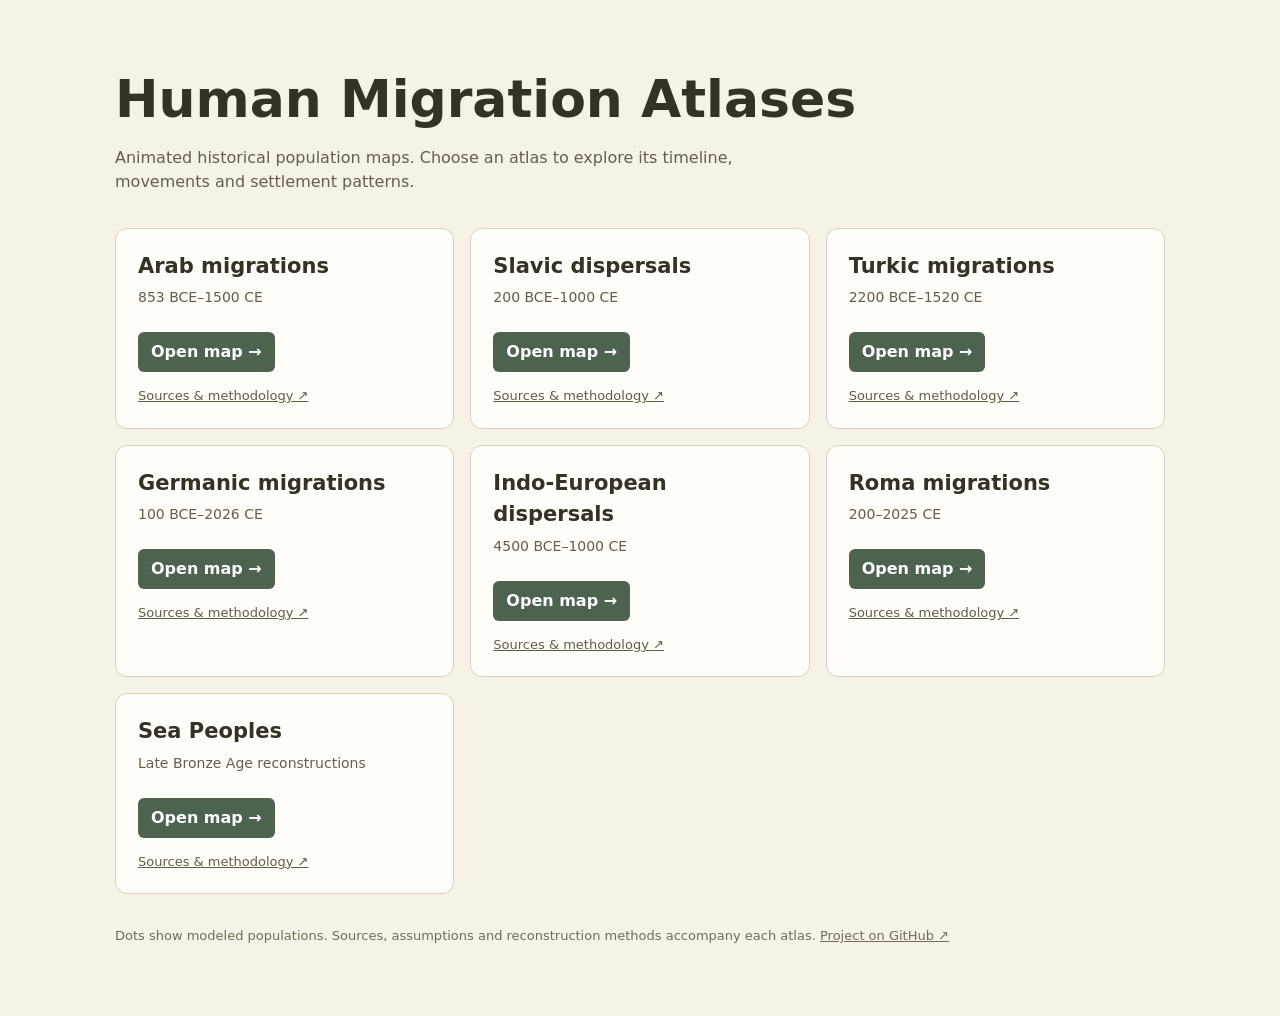
==== site/atlas/index.html @ 10c1acc3 "Publish seven migration atlases and source methodology" ====
<!doctype html><html lang="en"><head><meta charset="utf-8"><meta name="viewport" content="width=device-width,initial-scale=1"><title>Human Migration Atlases</title><meta name="description" content="Explore seven animated historical population maps, with source references and reconstruction methods."><style>body{margin:0;background:#f6f2e8;color:#343127;font:16px/1.5 system-ui,sans-serif}main{max-width:1050px;margin:0 auto;padding:clamp(24px,7vw,70px) 24px}h1{font-size:clamp(32px,5vw,52px);line-height:1.15;margin:0 0 15px}p{max-width:650px;color:#655d4e}section{display:grid;grid-template-columns:repeat(auto-fit,minmax(260px,1fr));gap:16px;margin-top:34px}article{background:#fffdf7;border:1px solid #d9d0be;border-radius:12px;padding:22px}h2{font-size:21px;margin:0 0 5px}article p{font-size:14px;margin:0 0 24px}article a:first-of-type{display:inline-block;background:#4e6250;color:white;padding:8px 13px;border-radius:6px;text-decoration:none;font-weight:600}article a:last-of-type{display:block;font-size:13px;color:#5f5b4d;margin-top:14px}footer{font-size:13px;color:#736b5a;margin-top:32px}footer a{color:inherit}</style></head><body><main><h1>Human Migration Atlases</h1><p>Animated historical population maps. Choose an atlas to explore its timeline, movements and settlement patterns.</p><section><article><h2>Arab migrations</h2><p>853 BCE–1500 CE</p><a href="arab/">Open map →</a><a href="https://github.com/Khayoon/human-migration-atlases/blob/main/docs/atlases/arab/SOURCES_AND_METHODOLOGY.md">Sources &amp; methodology ↗</a></article><article><h2>Slavic dispersals</h2><p>200 BCE–1000 CE</p><a href="slavs/">Open map →</a><a href="https://github.com/Khayoon/human-migration-atlases/blob/main/docs/atlases/slavs/SOURCES_AND_METHODOLOGY.md">Sources &amp; methodology ↗</a></article><article><h2>Turkic migrations</h2><p>2200 BCE–1520 CE</p><a href="turks/">Open map →</a><a href="https://github.com/Khayoon/human-migration-atlases/blob/main/docs/atlases/turks/SOURCES_AND_METHODOLOGY.md">Sources &amp; methodology ↗</a></article><article><h2>Germanic migrations</h2><p>100 BCE–2026 CE</p><a href="germanics/">Open map →</a><a href="https://github.com/Khayoon/human-migration-atlases/blob/main/docs/atlases/germanics/SOURCES_AND_METHODOLOGY.md">Sources &amp; methodology ↗</a></article><article><h2>Indo-European dispersals</h2><p>4500 BCE–1000 CE</p><a href="indoeuropeans/">Open map →</a><a href="https://github.com/Khayoon/human-migration-atlases/blob/main/docs/atlases/indoeuropeans/SOURCES_AND_METHODOLOGY.md">Sources &amp; methodology ↗</a></article><article><h2>Roma migrations</h2><p>200–2025 CE</p><a href="roma/">Open map →</a><a href="https://github.com/Khayoon/human-migration-atlases/blob/main/docs/atlases/roma/SOURCES_AND_METHODOLOGY.md">Sources &amp; methodology ↗</a></article><article><h2>Sea Peoples</h2><p>Late Bronze Age reconstructions</p><a href="seapeoples/">Open map →</a><a href="https://github.com/Khayoon/human-migration-atlases/blob/main/docs/atlases/seapeoples/SOURCES_AND_METHODOLOGY.md">Sources &amp; methodology ↗</a></article></section><footer>Dots show modeled populations. Sources, assumptions and reconstruction methods accompany each atlas. <a href="https://github.com/Khayoon/human-migration-atlases">Project on GitHub ↗</a></footer></main></body></html>
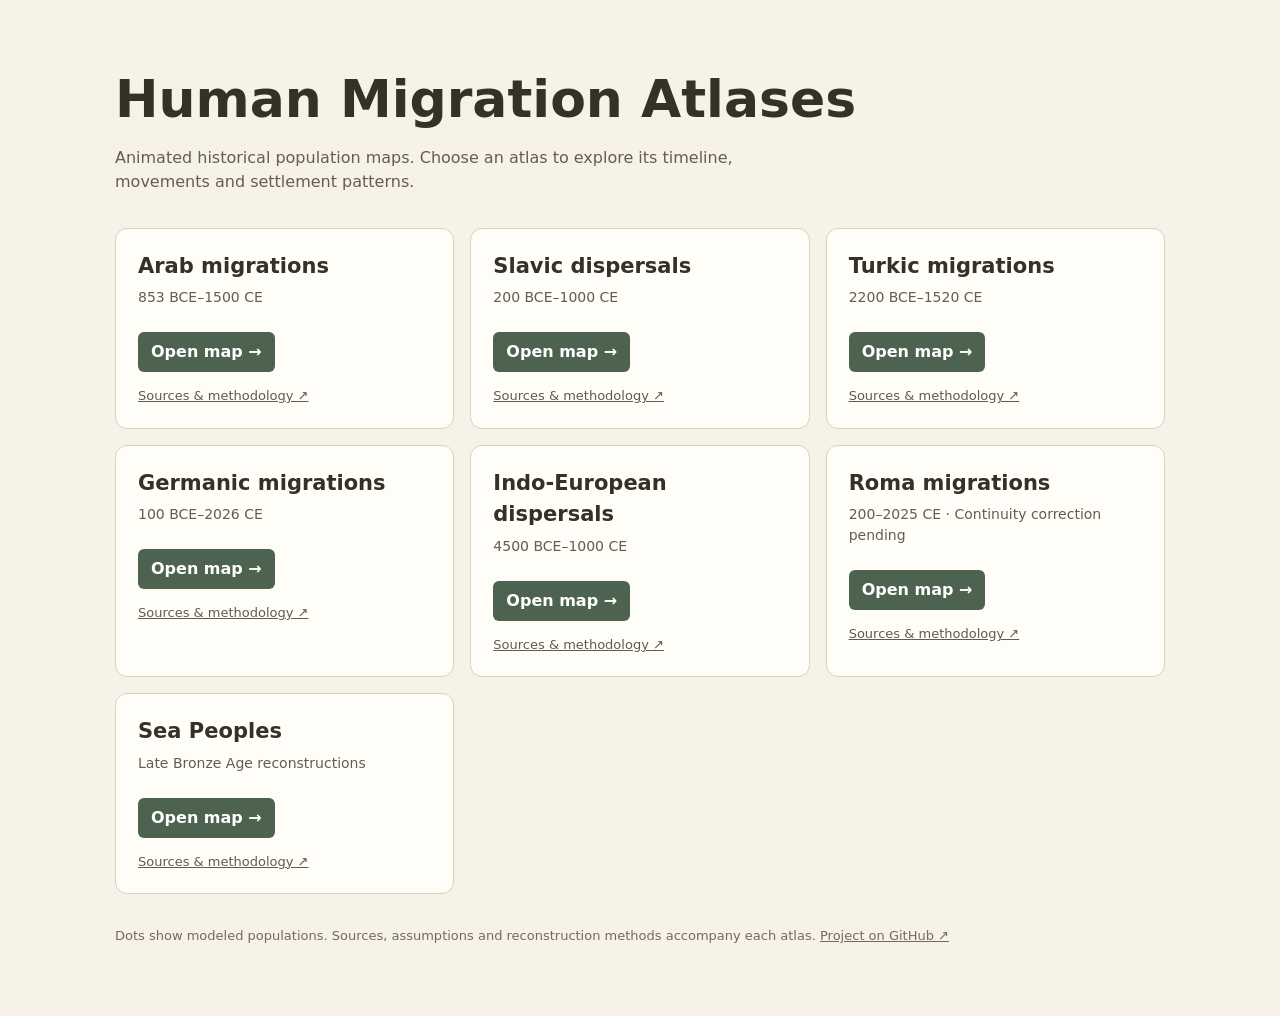
==== commit d600dde9: "Mark Roma continuity correction pending" ====
--- a/site/atlas/index.html
+++ b/site/atlas/index.html
@@ -1 +1 @@
-<!doctype html><html lang="en"><head><meta charset="utf-8"><meta name="viewport" content="width=device-width,initial-scale=1"><title>Human Migration Atlases</title><meta name="description" content="Explore seven animated historical population maps, with source references and reconstruction methods."><style>body{margin:0;background:#f6f2e8;color:#343127;font:16px/1.5 system-ui,sans-serif}main{max-width:1050px;margin:0 auto;padding:clamp(24px,7vw,70px) 24px}h1{font-size:clamp(32px,5vw,52px);line-height:1.15;margin:0 0 15px}p{max-width:650px;color:#655d4e}section{display:grid;grid-template-columns:repeat(auto-fit,minmax(260px,1fr));gap:16px;margin-top:34px}article{background:#fffdf7;border:1px solid #d9d0be;border-radius:12px;padding:22px}h2{font-size:21px;margin:0 0 5px}article p{font-size:14px;margin:0 0 24px}article a:first-of-type{display:inline-block;background:#4e6250;color:white;padding:8px 13px;border-radius:6px;text-decoration:none;font-weight:600}article a:last-of-type{display:block;font-size:13px;color:#5f5b4d;margin-top:14px}footer{font-size:13px;color:#736b5a;margin-top:32px}footer a{color:inherit}</style></head><body><main><h1>Human Migration Atlases</h1><p>Animated historical population maps. Choose an atlas to explore its timeline, movements and settlement patterns.</p><section><article><h2>Arab migrations</h2><p>853 BCE–1500 CE</p><a href="arab/">Open map →</a><a href="https://github.com/Khayoon/human-migration-atlases/blob/main/docs/atlases/arab/SOURCES_AND_METHODOLOGY.md">Sources &amp; methodology ↗</a></article><article><h2>Slavic dispersals</h2><p>200 BCE–1000 CE</p><a href="slavs/">Open map →</a><a href="https://github.com/Khayoon/human-migration-atlases/blob/main/docs/atlases/slavs/SOURCES_AND_METHODOLOGY.md">Sources &amp; methodology ↗</a></article><article><h2>Turkic migrations</h2><p>2200 BCE–1520 CE</p><a href="turks/">Open map →</a><a href="https://github.com/Khayoon/human-migration-atlases/blob/main/docs/atlases/turks/SOURCES_AND_METHODOLOGY.md">Sources &amp; methodology ↗</a></article><article><h2>Germanic migrations</h2><p>100 BCE–2026 CE</p><a href="germanics/">Open map →</a><a href="https://github.com/Khayoon/human-migration-atlases/blob/main/docs/atlases/germanics/SOURCES_AND_METHODOLOGY.md">Sources &amp; methodology ↗</a></article><article><h2>Indo-European dispersals</h2><p>4500 BCE–1000 CE</p><a href="indoeuropeans/">Open map →</a><a href="https://github.com/Khayoon/human-migration-atlases/blob/main/docs/atlases/indoeuropeans/SOURCES_AND_METHODOLOGY.md">Sources &amp; methodology ↗</a></article><article><h2>Roma migrations</h2><p>200–2025 CE</p><a href="roma/">Open map →</a><a href="https://github.com/Khayoon/human-migration-atlases/blob/main/docs/atlases/roma/SOURCES_AND_METHODOLOGY.md">Sources &amp; methodology ↗</a></article><article><h2>Sea Peoples</h2><p>Late Bronze Age reconstructions</p><a href="seapeoples/">Open map →</a><a href="https://github.com/Khayoon/human-migration-atlases/blob/main/docs/atlases/seapeoples/SOURCES_AND_METHODOLOGY.md">Sources &amp; methodology ↗</a></article></section><footer>Dots show modeled populations. Sources, assumptions and reconstruction methods accompany each atlas. <a href="https://github.com/Khayoon/human-migration-atlases">Project on GitHub ↗</a></footer></main></body></html>+<!doctype html><html lang="en"><head><meta charset="utf-8"><meta name="viewport" content="width=device-width,initial-scale=1"><title>Human Migration Atlases</title><meta name="description" content="Explore seven animated historical population maps, with source references and reconstruction methods."><style>body{margin:0;background:#f6f2e8;color:#343127;font:16px/1.5 system-ui,sans-serif}main{max-width:1050px;margin:0 auto;padding:clamp(24px,7vw,70px) 24px}h1{font-size:clamp(32px,5vw,52px);line-height:1.15;margin:0 0 15px}p{max-width:650px;color:#655d4e}section{display:grid;grid-template-columns:repeat(auto-fit,minmax(260px,1fr));gap:16px;margin-top:34px}article{background:#fffdf7;border:1px solid #d9d0be;border-radius:12px;padding:22px}h2{font-size:21px;margin:0 0 5px}article p{font-size:14px;margin:0 0 24px}article a:first-of-type{display:inline-block;background:#4e6250;color:white;padding:8px 13px;border-radius:6px;text-decoration:none;font-weight:600}article a:last-of-type{display:block;font-size:13px;color:#5f5b4d;margin-top:14px}footer{font-size:13px;color:#736b5a;margin-top:32px}footer a{color:inherit}</style></head><body><main><h1>Human Migration Atlases</h1><p>Animated historical population maps. Choose an atlas to explore its timeline, movements and settlement patterns.</p><section><article><h2>Arab migrations</h2><p>853 BCE–1500 CE</p><a href="arab/">Open map →</a><a href="https://github.com/Khayoon/human-migration-atlases/blob/main/docs/atlases/arab/SOURCES_AND_METHODOLOGY.md">Sources &amp; methodology ↗</a></article><article><h2>Slavic dispersals</h2><p>200 BCE–1000 CE</p><a href="slavs/">Open map →</a><a href="https://github.com/Khayoon/human-migration-atlases/blob/main/docs/atlases/slavs/SOURCES_AND_METHODOLOGY.md">Sources &amp; methodology ↗</a></article><article><h2>Turkic migrations</h2><p>2200 BCE–1520 CE</p><a href="turks/">Open map →</a><a href="https://github.com/Khayoon/human-migration-atlases/blob/main/docs/atlases/turks/SOURCES_AND_METHODOLOGY.md">Sources &amp; methodology ↗</a></article><article><h2>Germanic migrations</h2><p>100 BCE–2026 CE</p><a href="germanics/">Open map →</a><a href="https://github.com/Khayoon/human-migration-atlases/blob/main/docs/atlases/germanics/SOURCES_AND_METHODOLOGY.md">Sources &amp; methodology ↗</a></article><article><h2>Indo-European dispersals</h2><p>4500 BCE–1000 CE</p><a href="indoeuropeans/">Open map →</a><a href="https://github.com/Khayoon/human-migration-atlases/blob/main/docs/atlases/indoeuropeans/SOURCES_AND_METHODOLOGY.md">Sources &amp; methodology ↗</a></article><article><h2>Roma migrations</h2><p>200–2025 CE · Continuity correction pending</p><a href="roma/">Open map →</a><a href="https://github.com/Khayoon/human-migration-atlases/blob/main/docs/atlases/roma/SOURCES_AND_METHODOLOGY.md">Sources &amp; methodology ↗</a></article><article><h2>Sea Peoples</h2><p>Late Bronze Age reconstructions</p><a href="seapeoples/">Open map →</a><a href="https://github.com/Khayoon/human-migration-atlases/blob/main/docs/atlases/seapeoples/SOURCES_AND_METHODOLOGY.md">Sources &amp; methodology ↗</a></article></section><footer>Dots show modeled populations. Sources, assumptions and reconstruction methods accompany each atlas. <a href="https://github.com/Khayoon/human-migration-atlases">Project on GitHub ↗</a></footer></main></body></html>
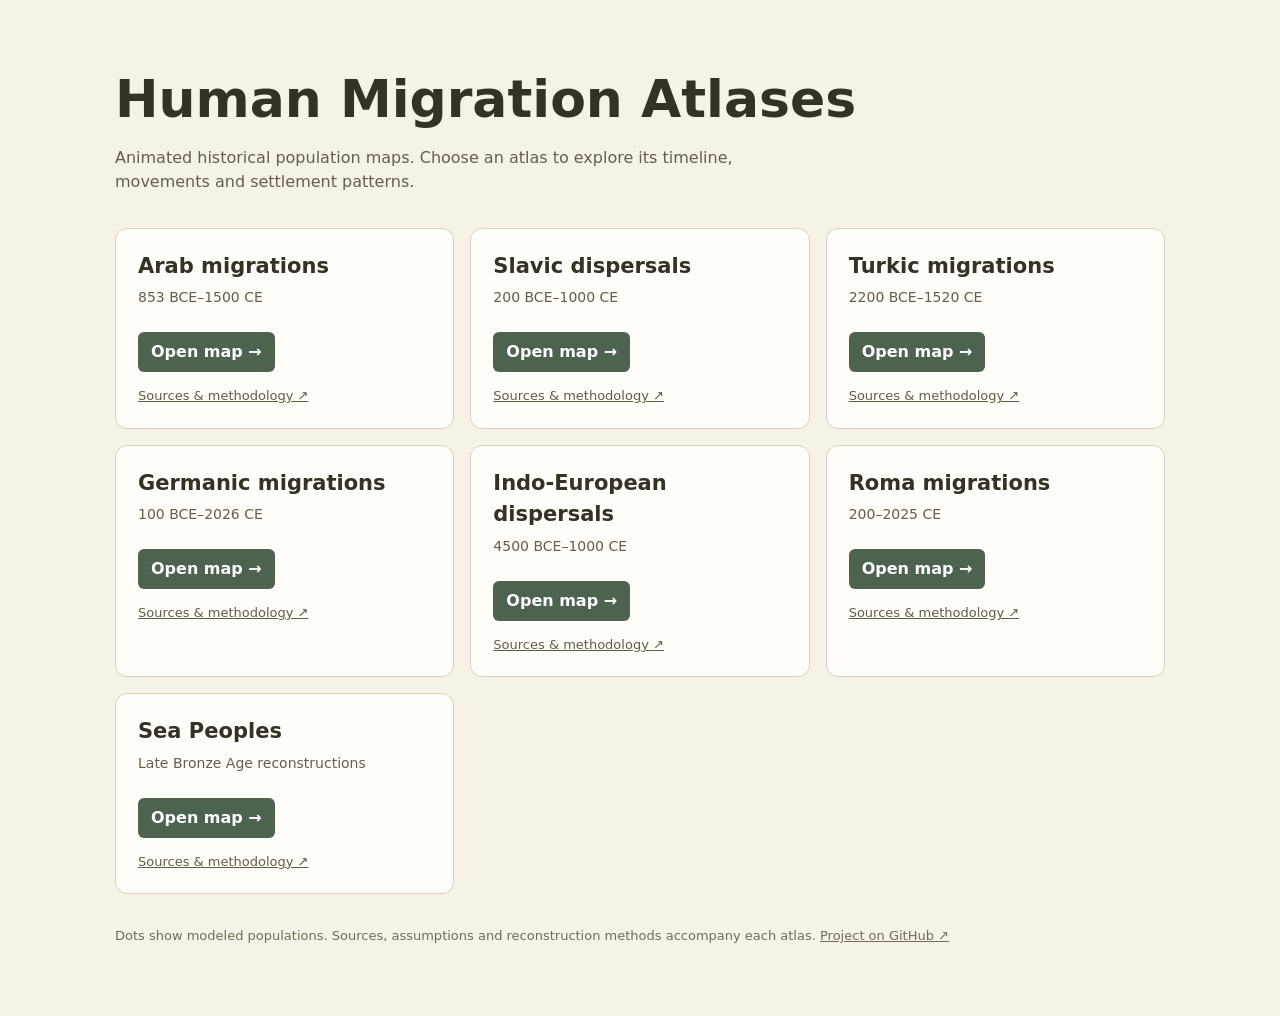
==== commit 0abb1795: "Publish continuous Roma migration journeys" ====
--- a/site/atlas/index.html
+++ b/site/atlas/index.html
@@ -1 +1 @@
-<!doctype html><html lang="en"><head><meta charset="utf-8"><meta name="viewport" content="width=device-width,initial-scale=1"><title>Human Migration Atlases</title><meta name="description" content="Explore seven animated historical population maps, with source references and reconstruction methods."><style>body{margin:0;background:#f6f2e8;color:#343127;font:16px/1.5 system-ui,sans-serif}main{max-width:1050px;margin:0 auto;padding:clamp(24px,7vw,70px) 24px}h1{font-size:clamp(32px,5vw,52px);line-height:1.15;margin:0 0 15px}p{max-width:650px;color:#655d4e}section{display:grid;grid-template-columns:repeat(auto-fit,minmax(260px,1fr));gap:16px;margin-top:34px}article{background:#fffdf7;border:1px solid #d9d0be;border-radius:12px;padding:22px}h2{font-size:21px;margin:0 0 5px}article p{font-size:14px;margin:0 0 24px}article a:first-of-type{display:inline-block;background:#4e6250;color:white;padding:8px 13px;border-radius:6px;text-decoration:none;font-weight:600}article a:last-of-type{display:block;font-size:13px;color:#5f5b4d;margin-top:14px}footer{font-size:13px;color:#736b5a;margin-top:32px}footer a{color:inherit}</style></head><body><main><h1>Human Migration Atlases</h1><p>Animated historical population maps. Choose an atlas to explore its timeline, movements and settlement patterns.</p><section><article><h2>Arab migrations</h2><p>853 BCE–1500 CE</p><a href="arab/">Open map →</a><a href="https://github.com/Khayoon/human-migration-atlases/blob/main/docs/atlases/arab/SOURCES_AND_METHODOLOGY.md">Sources &amp; methodology ↗</a></article><article><h2>Slavic dispersals</h2><p>200 BCE–1000 CE</p><a href="slavs/">Open map →</a><a href="https://github.com/Khayoon/human-migration-atlases/blob/main/docs/atlases/slavs/SOURCES_AND_METHODOLOGY.md">Sources &amp; methodology ↗</a></article><article><h2>Turkic migrations</h2><p>2200 BCE–1520 CE</p><a href="turks/">Open map →</a><a href="https://github.com/Khayoon/human-migration-atlases/blob/main/docs/atlases/turks/SOURCES_AND_METHODOLOGY.md">Sources &amp; methodology ↗</a></article><article><h2>Germanic migrations</h2><p>100 BCE–2026 CE</p><a href="germanics/">Open map →</a><a href="https://github.com/Khayoon/human-migration-atlases/blob/main/docs/atlases/germanics/SOURCES_AND_METHODOLOGY.md">Sources &amp; methodology ↗</a></article><article><h2>Indo-European dispersals</h2><p>4500 BCE–1000 CE</p><a href="indoeuropeans/">Open map →</a><a href="https://github.com/Khayoon/human-migration-atlases/blob/main/docs/atlases/indoeuropeans/SOURCES_AND_METHODOLOGY.md">Sources &amp; methodology ↗</a></article><article><h2>Roma migrations</h2><p>200–2025 CE · Continuity correction pending</p><a href="roma/">Open map →</a><a href="https://github.com/Khayoon/human-migration-atlases/blob/main/docs/atlases/roma/SOURCES_AND_METHODOLOGY.md">Sources &amp; methodology ↗</a></article><article><h2>Sea Peoples</h2><p>Late Bronze Age reconstructions</p><a href="seapeoples/">Open map →</a><a href="https://github.com/Khayoon/human-migration-atlases/blob/main/docs/atlases/seapeoples/SOURCES_AND_METHODOLOGY.md">Sources &amp; methodology ↗</a></article></section><footer>Dots show modeled populations. Sources, assumptions and reconstruction methods accompany each atlas. <a href="https://github.com/Khayoon/human-migration-atlases">Project on GitHub ↗</a></footer></main></body></html>+<!doctype html><html lang="en"><head><meta charset="utf-8"><meta name="viewport" content="width=device-width,initial-scale=1"><title>Human Migration Atlases</title><meta name="description" content="Explore seven animated historical population maps, with source references and reconstruction methods."><style>body{margin:0;background:#f6f2e8;color:#343127;font:16px/1.5 system-ui,sans-serif}main{max-width:1050px;margin:0 auto;padding:clamp(24px,7vw,70px) 24px}h1{font-size:clamp(32px,5vw,52px);line-height:1.15;margin:0 0 15px}p{max-width:650px;color:#655d4e}section{display:grid;grid-template-columns:repeat(auto-fit,minmax(260px,1fr));gap:16px;margin-top:34px}article{background:#fffdf7;border:1px solid #d9d0be;border-radius:12px;padding:22px}h2{font-size:21px;margin:0 0 5px}article p{font-size:14px;margin:0 0 24px}article a:first-of-type{display:inline-block;background:#4e6250;color:white;padding:8px 13px;border-radius:6px;text-decoration:none;font-weight:600}article a:last-of-type{display:block;font-size:13px;color:#5f5b4d;margin-top:14px}footer{font-size:13px;color:#736b5a;margin-top:32px}footer a{color:inherit}</style></head><body><main><h1>Human Migration Atlases</h1><p>Animated historical population maps. Choose an atlas to explore its timeline, movements and settlement patterns.</p><section><article><h2>Arab migrations</h2><p>853 BCE–1500 CE</p><a href="arab/">Open map →</a><a href="https://github.com/Khayoon/human-migration-atlases/blob/main/docs/atlases/arab/SOURCES_AND_METHODOLOGY.md">Sources &amp; methodology ↗</a></article><article><h2>Slavic dispersals</h2><p>200 BCE–1000 CE</p><a href="slavs/">Open map →</a><a href="https://github.com/Khayoon/human-migration-atlases/blob/main/docs/atlases/slavs/SOURCES_AND_METHODOLOGY.md">Sources &amp; methodology ↗</a></article><article><h2>Turkic migrations</h2><p>2200 BCE–1520 CE</p><a href="turks/">Open map →</a><a href="https://github.com/Khayoon/human-migration-atlases/blob/main/docs/atlases/turks/SOURCES_AND_METHODOLOGY.md">Sources &amp; methodology ↗</a></article><article><h2>Germanic migrations</h2><p>100 BCE–2026 CE</p><a href="germanics/">Open map →</a><a href="https://github.com/Khayoon/human-migration-atlases/blob/main/docs/atlases/germanics/SOURCES_AND_METHODOLOGY.md">Sources &amp; methodology ↗</a></article><article><h2>Indo-European dispersals</h2><p>4500 BCE–1000 CE</p><a href="indoeuropeans/">Open map →</a><a href="https://github.com/Khayoon/human-migration-atlases/blob/main/docs/atlases/indoeuropeans/SOURCES_AND_METHODOLOGY.md">Sources &amp; methodology ↗</a></article><article><h2>Roma migrations</h2><p>200–2025 CE</p><a href="roma/">Open map →</a><a href="https://github.com/Khayoon/human-migration-atlases/blob/main/docs/atlases/roma/SOURCES_AND_METHODOLOGY.md">Sources &amp; methodology ↗</a></article><article><h2>Sea Peoples</h2><p>Late Bronze Age reconstructions</p><a href="seapeoples/">Open map →</a><a href="https://github.com/Khayoon/human-migration-atlases/blob/main/docs/atlases/seapeoples/SOURCES_AND_METHODOLOGY.md">Sources &amp; methodology ↗</a></article></section><footer>Dots show modeled populations. Sources, assumptions and reconstruction methods accompany each atlas. <a href="https://github.com/Khayoon/human-migration-atlases">Project on GitHub ↗</a></footer></main></body></html>
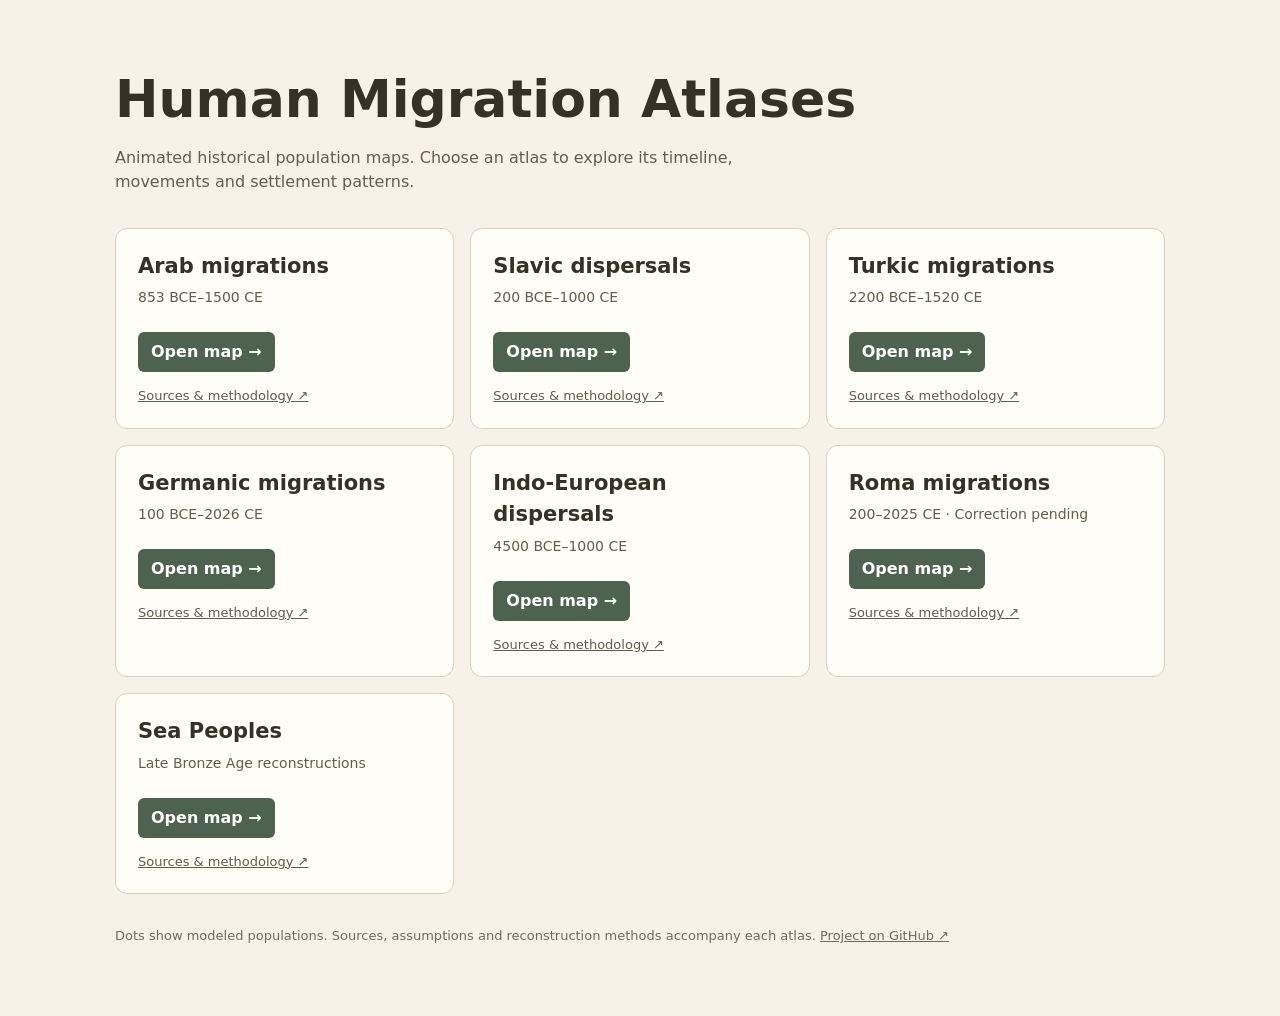
==== commit 48597464: "Flag Roma spatial and resident corrections" ====
--- a/site/atlas/index.html
+++ b/site/atlas/index.html
@@ -1 +1 @@
-<!doctype html><html lang="en"><head><meta charset="utf-8"><meta name="viewport" content="width=device-width,initial-scale=1"><title>Human Migration Atlases</title><meta name="description" content="Explore seven animated historical population maps, with source references and reconstruction methods."><style>body{margin:0;background:#f6f2e8;color:#343127;font:16px/1.5 system-ui,sans-serif}main{max-width:1050px;margin:0 auto;padding:clamp(24px,7vw,70px) 24px}h1{font-size:clamp(32px,5vw,52px);line-height:1.15;margin:0 0 15px}p{max-width:650px;color:#655d4e}section{display:grid;grid-template-columns:repeat(auto-fit,minmax(260px,1fr));gap:16px;margin-top:34px}article{background:#fffdf7;border:1px solid #d9d0be;border-radius:12px;padding:22px}h2{font-size:21px;margin:0 0 5px}article p{font-size:14px;margin:0 0 24px}article a:first-of-type{display:inline-block;background:#4e6250;color:white;padding:8px 13px;border-radius:6px;text-decoration:none;font-weight:600}article a:last-of-type{display:block;font-size:13px;color:#5f5b4d;margin-top:14px}footer{font-size:13px;color:#736b5a;margin-top:32px}footer a{color:inherit}</style></head><body><main><h1>Human Migration Atlases</h1><p>Animated historical population maps. Choose an atlas to explore its timeline, movements and settlement patterns.</p><section><article><h2>Arab migrations</h2><p>853 BCE–1500 CE</p><a href="arab/">Open map →</a><a href="https://github.com/Khayoon/human-migration-atlases/blob/main/docs/atlases/arab/SOURCES_AND_METHODOLOGY.md">Sources &amp; methodology ↗</a></article><article><h2>Slavic dispersals</h2><p>200 BCE–1000 CE</p><a href="slavs/">Open map →</a><a href="https://github.com/Khayoon/human-migration-atlases/blob/main/docs/atlases/slavs/SOURCES_AND_METHODOLOGY.md">Sources &amp; methodology ↗</a></article><article><h2>Turkic migrations</h2><p>2200 BCE–1520 CE</p><a href="turks/">Open map →</a><a href="https://github.com/Khayoon/human-migration-atlases/blob/main/docs/atlases/turks/SOURCES_AND_METHODOLOGY.md">Sources &amp; methodology ↗</a></article><article><h2>Germanic migrations</h2><p>100 BCE–2026 CE</p><a href="germanics/">Open map →</a><a href="https://github.com/Khayoon/human-migration-atlases/blob/main/docs/atlases/germanics/SOURCES_AND_METHODOLOGY.md">Sources &amp; methodology ↗</a></article><article><h2>Indo-European dispersals</h2><p>4500 BCE–1000 CE</p><a href="indoeuropeans/">Open map →</a><a href="https://github.com/Khayoon/human-migration-atlases/blob/main/docs/atlases/indoeuropeans/SOURCES_AND_METHODOLOGY.md">Sources &amp; methodology ↗</a></article><article><h2>Roma migrations</h2><p>200–2025 CE</p><a href="roma/">Open map →</a><a href="https://github.com/Khayoon/human-migration-atlases/blob/main/docs/atlases/roma/SOURCES_AND_METHODOLOGY.md">Sources &amp; methodology ↗</a></article><article><h2>Sea Peoples</h2><p>Late Bronze Age reconstructions</p><a href="seapeoples/">Open map →</a><a href="https://github.com/Khayoon/human-migration-atlases/blob/main/docs/atlases/seapeoples/SOURCES_AND_METHODOLOGY.md">Sources &amp; methodology ↗</a></article></section><footer>Dots show modeled populations. Sources, assumptions and reconstruction methods accompany each atlas. <a href="https://github.com/Khayoon/human-migration-atlases">Project on GitHub ↗</a></footer></main></body></html>+<!doctype html><html lang="en"><head><meta charset="utf-8"><meta name="viewport" content="width=device-width,initial-scale=1"><title>Human Migration Atlases</title><meta name="description" content="Explore seven animated historical population maps, with source references and reconstruction methods."><style>body{margin:0;background:#f6f2e8;color:#343127;font:16px/1.5 system-ui,sans-serif}main{max-width:1050px;margin:0 auto;padding:clamp(24px,7vw,70px) 24px}h1{font-size:clamp(32px,5vw,52px);line-height:1.15;margin:0 0 15px}p{max-width:650px;color:#655d4e}section{display:grid;grid-template-columns:repeat(auto-fit,minmax(260px,1fr));gap:16px;margin-top:34px}article{background:#fffdf7;border:1px solid #d9d0be;border-radius:12px;padding:22px}h2{font-size:21px;margin:0 0 5px}article p{font-size:14px;margin:0 0 24px}article a:first-of-type{display:inline-block;background:#4e6250;color:white;padding:8px 13px;border-radius:6px;text-decoration:none;font-weight:600}article a:last-of-type{display:block;font-size:13px;color:#5f5b4d;margin-top:14px}footer{font-size:13px;color:#736b5a;margin-top:32px}footer a{color:inherit}</style></head><body><main><h1>Human Migration Atlases</h1><p>Animated historical population maps. Choose an atlas to explore its timeline, movements and settlement patterns.</p><section><article><h2>Arab migrations</h2><p>853 BCE–1500 CE</p><a href="arab/">Open map →</a><a href="https://github.com/Khayoon/human-migration-atlases/blob/main/docs/atlases/arab/SOURCES_AND_METHODOLOGY.md">Sources &amp; methodology ↗</a></article><article><h2>Slavic dispersals</h2><p>200 BCE–1000 CE</p><a href="slavs/">Open map →</a><a href="https://github.com/Khayoon/human-migration-atlases/blob/main/docs/atlases/slavs/SOURCES_AND_METHODOLOGY.md">Sources &amp; methodology ↗</a></article><article><h2>Turkic migrations</h2><p>2200 BCE–1520 CE</p><a href="turks/">Open map →</a><a href="https://github.com/Khayoon/human-migration-atlases/blob/main/docs/atlases/turks/SOURCES_AND_METHODOLOGY.md">Sources &amp; methodology ↗</a></article><article><h2>Germanic migrations</h2><p>100 BCE–2026 CE</p><a href="germanics/">Open map →</a><a href="https://github.com/Khayoon/human-migration-atlases/blob/main/docs/atlases/germanics/SOURCES_AND_METHODOLOGY.md">Sources &amp; methodology ↗</a></article><article><h2>Indo-European dispersals</h2><p>4500 BCE–1000 CE</p><a href="indoeuropeans/">Open map →</a><a href="https://github.com/Khayoon/human-migration-atlases/blob/main/docs/atlases/indoeuropeans/SOURCES_AND_METHODOLOGY.md">Sources &amp; methodology ↗</a></article><article><h2>Roma migrations</h2><p>200–2025 CE · Correction pending</p><a href="roma/">Open map →</a><a href="https://github.com/Khayoon/human-migration-atlases/blob/main/docs/atlases/roma/SOURCES_AND_METHODOLOGY.md">Sources &amp; methodology ↗</a></article><article><h2>Sea Peoples</h2><p>Late Bronze Age reconstructions</p><a href="seapeoples/">Open map →</a><a href="https://github.com/Khayoon/human-migration-atlases/blob/main/docs/atlases/seapeoples/SOURCES_AND_METHODOLOGY.md">Sources &amp; methodology ↗</a></article></section><footer>Dots show modeled populations. Sources, assumptions and reconstruction methods accompany each atlas. <a href="https://github.com/Khayoon/human-migration-atlases">Project on GitHub ↗</a></footer></main></body></html>
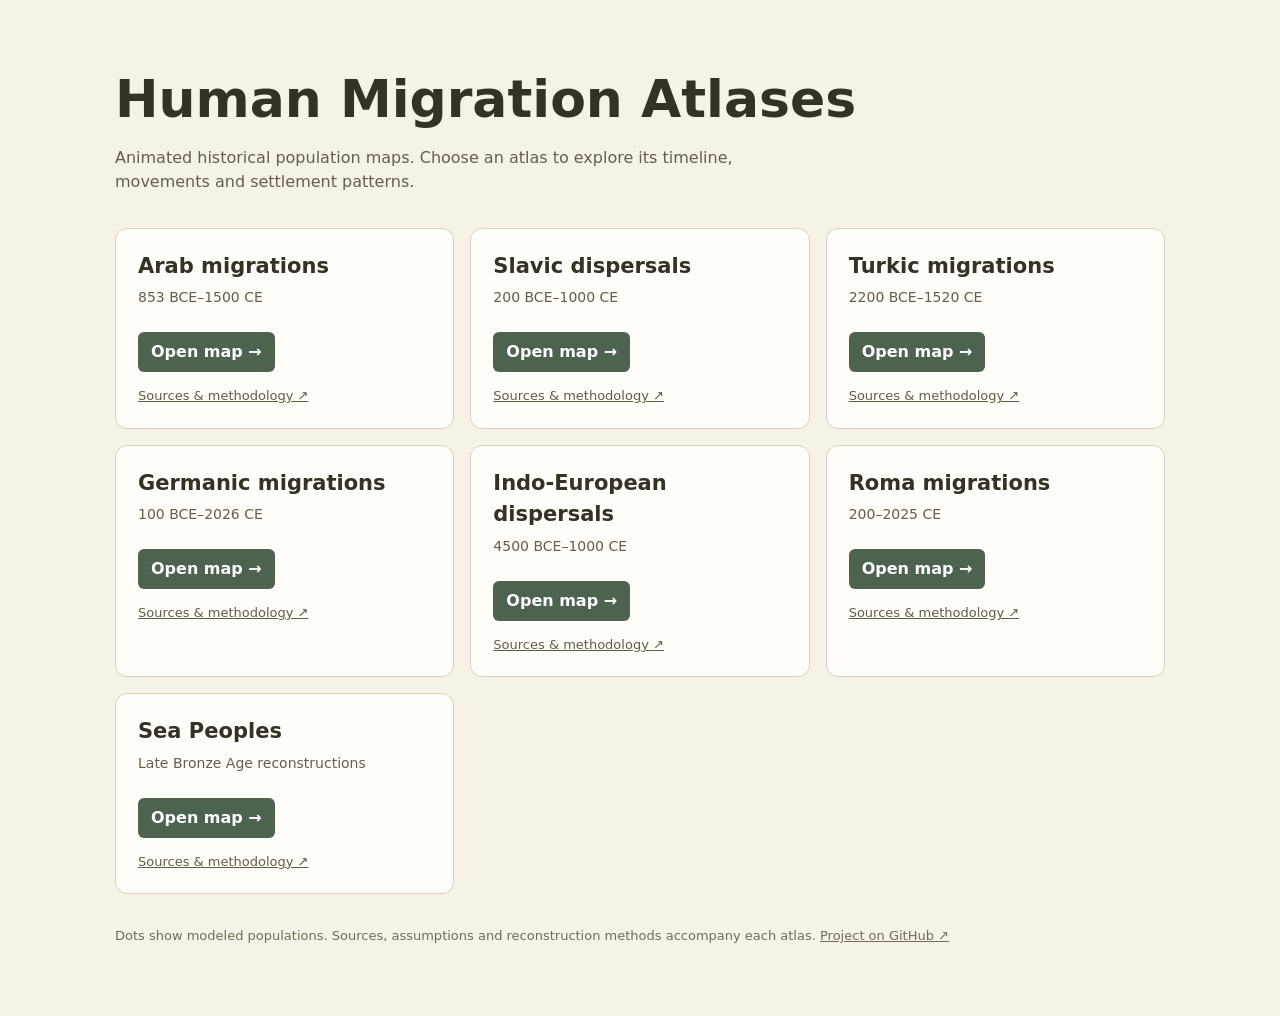
==== commit eed039e0: "Publish Roma local growth and resident populations" ====
--- a/site/atlas/index.html
+++ b/site/atlas/index.html
@@ -1 +1 @@
-<!doctype html><html lang="en"><head><meta charset="utf-8"><meta name="viewport" content="width=device-width,initial-scale=1"><title>Human Migration Atlases</title><meta name="description" content="Explore seven animated historical population maps, with source references and reconstruction methods."><style>body{margin:0;background:#f6f2e8;color:#343127;font:16px/1.5 system-ui,sans-serif}main{max-width:1050px;margin:0 auto;padding:clamp(24px,7vw,70px) 24px}h1{font-size:clamp(32px,5vw,52px);line-height:1.15;margin:0 0 15px}p{max-width:650px;color:#655d4e}section{display:grid;grid-template-columns:repeat(auto-fit,minmax(260px,1fr));gap:16px;margin-top:34px}article{background:#fffdf7;border:1px solid #d9d0be;border-radius:12px;padding:22px}h2{font-size:21px;margin:0 0 5px}article p{font-size:14px;margin:0 0 24px}article a:first-of-type{display:inline-block;background:#4e6250;color:white;padding:8px 13px;border-radius:6px;text-decoration:none;font-weight:600}article a:last-of-type{display:block;font-size:13px;color:#5f5b4d;margin-top:14px}footer{font-size:13px;color:#736b5a;margin-top:32px}footer a{color:inherit}</style></head><body><main><h1>Human Migration Atlases</h1><p>Animated historical population maps. Choose an atlas to explore its timeline, movements and settlement patterns.</p><section><article><h2>Arab migrations</h2><p>853 BCE–1500 CE</p><a href="arab/">Open map →</a><a href="https://github.com/Khayoon/human-migration-atlases/blob/main/docs/atlases/arab/SOURCES_AND_METHODOLOGY.md">Sources &amp; methodology ↗</a></article><article><h2>Slavic dispersals</h2><p>200 BCE–1000 CE</p><a href="slavs/">Open map →</a><a href="https://github.com/Khayoon/human-migration-atlases/blob/main/docs/atlases/slavs/SOURCES_AND_METHODOLOGY.md">Sources &amp; methodology ↗</a></article><article><h2>Turkic migrations</h2><p>2200 BCE–1520 CE</p><a href="turks/">Open map →</a><a href="https://github.com/Khayoon/human-migration-atlases/blob/main/docs/atlases/turks/SOURCES_AND_METHODOLOGY.md">Sources &amp; methodology ↗</a></article><article><h2>Germanic migrations</h2><p>100 BCE–2026 CE</p><a href="germanics/">Open map →</a><a href="https://github.com/Khayoon/human-migration-atlases/blob/main/docs/atlases/germanics/SOURCES_AND_METHODOLOGY.md">Sources &amp; methodology ↗</a></article><article><h2>Indo-European dispersals</h2><p>4500 BCE–1000 CE</p><a href="indoeuropeans/">Open map →</a><a href="https://github.com/Khayoon/human-migration-atlases/blob/main/docs/atlases/indoeuropeans/SOURCES_AND_METHODOLOGY.md">Sources &amp; methodology ↗</a></article><article><h2>Roma migrations</h2><p>200–2025 CE · Correction pending</p><a href="roma/">Open map →</a><a href="https://github.com/Khayoon/human-migration-atlases/blob/main/docs/atlases/roma/SOURCES_AND_METHODOLOGY.md">Sources &amp; methodology ↗</a></article><article><h2>Sea Peoples</h2><p>Late Bronze Age reconstructions</p><a href="seapeoples/">Open map →</a><a href="https://github.com/Khayoon/human-migration-atlases/blob/main/docs/atlases/seapeoples/SOURCES_AND_METHODOLOGY.md">Sources &amp; methodology ↗</a></article></section><footer>Dots show modeled populations. Sources, assumptions and reconstruction methods accompany each atlas. <a href="https://github.com/Khayoon/human-migration-atlases">Project on GitHub ↗</a></footer></main></body></html>+<!doctype html><html lang="en"><head><meta charset="utf-8"><meta name="viewport" content="width=device-width,initial-scale=1"><title>Human Migration Atlases</title><meta name="description" content="Explore seven animated historical population maps, with source references and reconstruction methods."><style>body{margin:0;background:#f6f2e8;color:#343127;font:16px/1.5 system-ui,sans-serif}main{max-width:1050px;margin:0 auto;padding:clamp(24px,7vw,70px) 24px}h1{font-size:clamp(32px,5vw,52px);line-height:1.15;margin:0 0 15px}p{max-width:650px;color:#655d4e}section{display:grid;grid-template-columns:repeat(auto-fit,minmax(260px,1fr));gap:16px;margin-top:34px}article{background:#fffdf7;border:1px solid #d9d0be;border-radius:12px;padding:22px}h2{font-size:21px;margin:0 0 5px}article p{font-size:14px;margin:0 0 24px}article a:first-of-type{display:inline-block;background:#4e6250;color:white;padding:8px 13px;border-radius:6px;text-decoration:none;font-weight:600}article a:last-of-type{display:block;font-size:13px;color:#5f5b4d;margin-top:14px}footer{font-size:13px;color:#736b5a;margin-top:32px}footer a{color:inherit}</style></head><body><main><h1>Human Migration Atlases</h1><p>Animated historical population maps. Choose an atlas to explore its timeline, movements and settlement patterns.</p><section><article><h2>Arab migrations</h2><p>853 BCE–1500 CE</p><a href="arab/">Open map →</a><a href="https://github.com/Khayoon/human-migration-atlases/blob/main/docs/atlases/arab/SOURCES_AND_METHODOLOGY.md">Sources &amp; methodology ↗</a></article><article><h2>Slavic dispersals</h2><p>200 BCE–1000 CE</p><a href="slavs/">Open map →</a><a href="https://github.com/Khayoon/human-migration-atlases/blob/main/docs/atlases/slavs/SOURCES_AND_METHODOLOGY.md">Sources &amp; methodology ↗</a></article><article><h2>Turkic migrations</h2><p>2200 BCE–1520 CE</p><a href="turks/">Open map →</a><a href="https://github.com/Khayoon/human-migration-atlases/blob/main/docs/atlases/turks/SOURCES_AND_METHODOLOGY.md">Sources &amp; methodology ↗</a></article><article><h2>Germanic migrations</h2><p>100 BCE–2026 CE</p><a href="germanics/">Open map →</a><a href="https://github.com/Khayoon/human-migration-atlases/blob/main/docs/atlases/germanics/SOURCES_AND_METHODOLOGY.md">Sources &amp; methodology ↗</a></article><article><h2>Indo-European dispersals</h2><p>4500 BCE–1000 CE</p><a href="indoeuropeans/">Open map →</a><a href="https://github.com/Khayoon/human-migration-atlases/blob/main/docs/atlases/indoeuropeans/SOURCES_AND_METHODOLOGY.md">Sources &amp; methodology ↗</a></article><article><h2>Roma migrations</h2><p>200–2025 CE</p><a href="roma/">Open map →</a><a href="https://github.com/Khayoon/human-migration-atlases/blob/main/docs/atlases/roma/SOURCES_AND_METHODOLOGY.md">Sources &amp; methodology ↗</a></article><article><h2>Sea Peoples</h2><p>Late Bronze Age reconstructions</p><a href="seapeoples/">Open map →</a><a href="https://github.com/Khayoon/human-migration-atlases/blob/main/docs/atlases/seapeoples/SOURCES_AND_METHODOLOGY.md">Sources &amp; methodology ↗</a></article></section><footer>Dots show modeled populations. Sources, assumptions and reconstruction methods accompany each atlas. <a href="https://github.com/Khayoon/human-migration-atlases">Project on GitHub ↗</a></footer></main></body></html>
